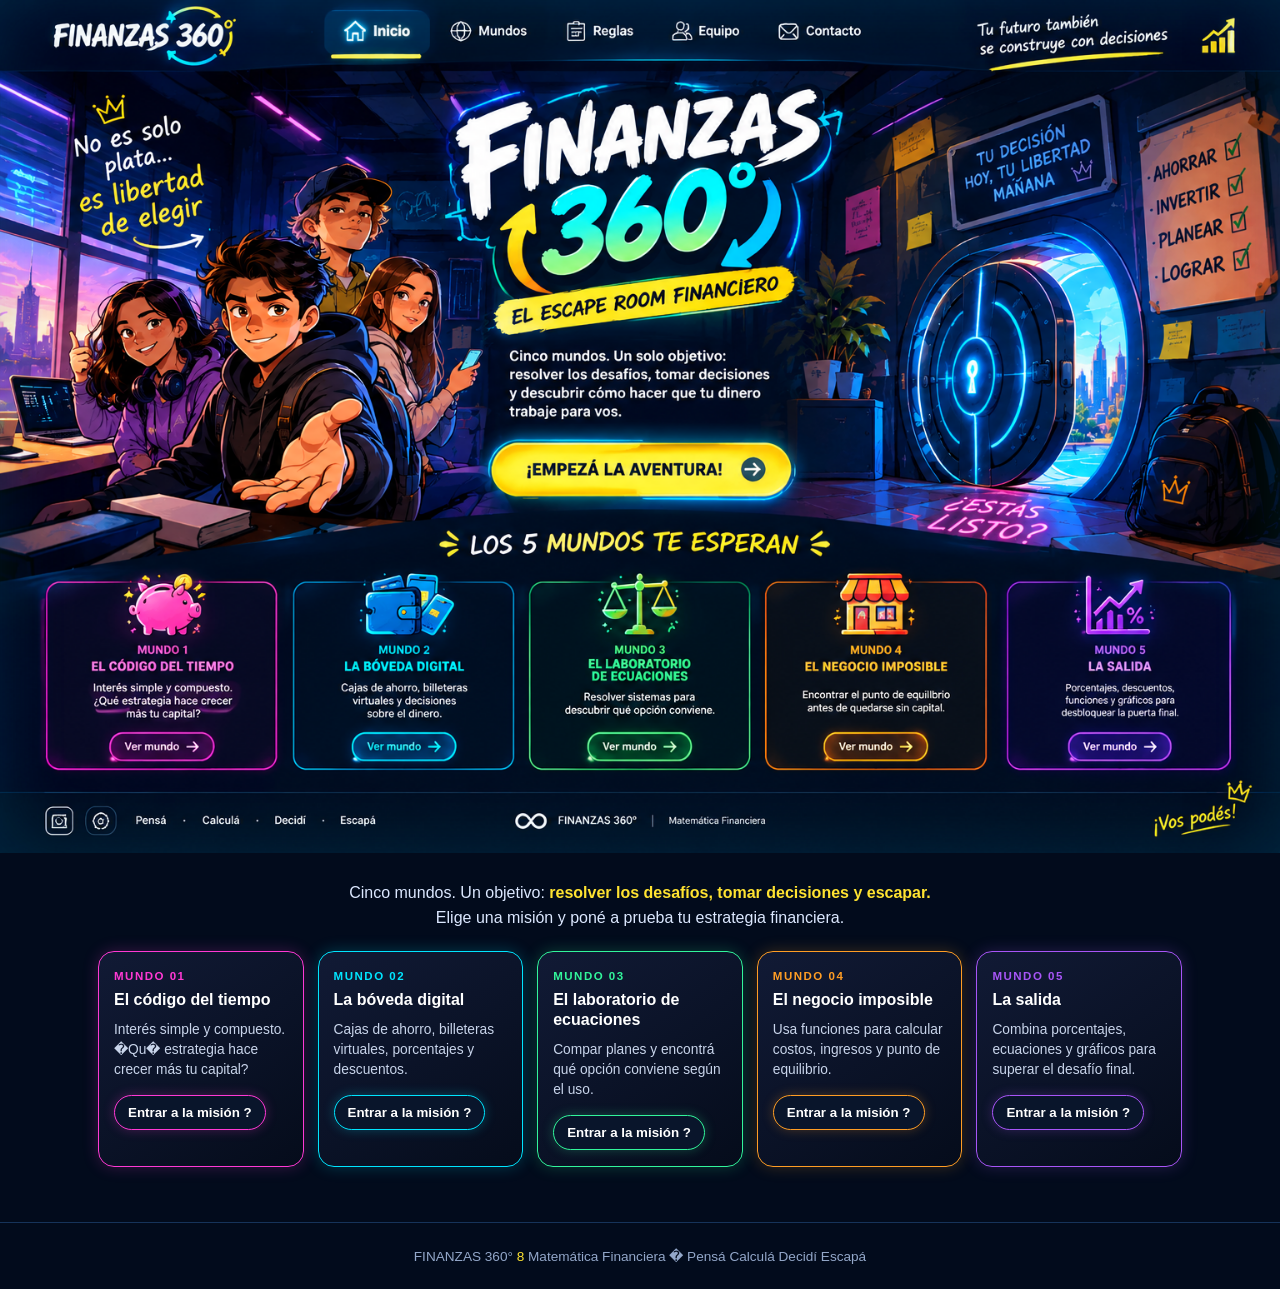
==== index.html @ eedfe8fd "Create index.html" ====
<!DOCTYPE html>
<html lang="es">
<head>
<meta charset="UTF-8"><meta name="viewport" content="width=device-width, initial-scale=1.0">
<title>FINANZAS 360� | Escape Room Financiero</title>
<style>
:root{--cyan:#00e5ff;--pink:#ff39d4;--yellow:#ffe331;--purple:#a855f7;--green:#32f59b;--orange:#ff9d24;--bg:#020b1c}
*{box-sizing:border-box}html{scroll-behavior:smooth}body{margin:0;background:var(--bg);color:#f8fbff;font-family:Inter,Segoe UI,Arial,sans-serif}
.hero{position:relative;width:min(100%,1536px);margin:0 auto;overflow:hidden;line-height:0;isolation:isolate;background:#061329}
.hero img{display:block;width:100%;height:auto;filter:saturate(1.04)}
.hero:after{content:"";position:absolute;inset:0;pointer-events:none;box-shadow:inset 0 0 70px #00cfff22;animation:ambient 4s ease-in-out infinite alternate}
.hotspot{position:absolute;display:block;border:1px solid transparent;border-radius:18px;background:transparent;cursor:pointer;line-height:normal;transition:all .22s;z-index:2}
.hotspot:focus-visible,.hotspot:hover{outline:none;border-color:#fff8;box-shadow:0 0 12px var(--cyan),inset 0 0 18px #00d9ff22;background:#00d9ff0a}
.start{left:37.5%;top:51%;width:25%;height:7.5%;border-radius:40px;animation:pulse 1.8s ease-in-out infinite}
.world{top:69%;height:24%;width:18.3%}.w1{left:3.1%}.w2{left:22.9%}.w3{left:42.7%}.w4{left:61.8%}.w5{left:80.2%}
.note{max-width:1050px;margin:0 auto;padding:28px 20px 8px;text-align:center;color:#dce8ff;line-height:1.55}.note strong{color:var(--yellow)}
.worlds{max-width:1120px;margin:12px auto 55px;padding:0 18px;display:grid;grid-template-columns:repeat(5,minmax(0,1fr));gap:14px}
.card{--accent:var(--pink);border:1px solid var(--accent);border-radius:16px;padding:18px 15px 16px;background:linear-gradient(145deg,#111a35,#050c1b);box-shadow:0 0 16px color-mix(in srgb,var(--accent) 22%,transparent);transition:transform .25s,box-shadow .25s;min-height:205px}
.card:hover{transform:translateY(-7px);box-shadow:0 0 25px color-mix(in srgb,var(--accent) 40%,transparent)}.card:nth-child(2){--accent:var(--cyan)}.card:nth-child(3){--accent:var(--green)}.card:nth-child(4){--accent:var(--orange)}.card:nth-child(5){--accent:var(--purple)}
.kicker{font-size:.72rem;font-weight:800;letter-spacing:.13em;color:var(--accent);margin-bottom:8px}.card h2{font-size:1rem;line-height:1.25;margin:0 0 10px;color:#fff}.card p{font-size:.86rem;line-height:1.45;color:#c9d5eb;margin:0 0 15px}.card button,.backtop{border:1px solid var(--accent);color:#fff;background:#09152b;border-radius:999px;padding:9px 13px;font-weight:700;cursor:pointer;box-shadow:0 0 12px color-mix(in srgb,var(--accent) 25%,transparent);transition:all .2s}.card button:hover,.backtop:hover{background:var(--accent);color:#071024;transform:scale(1.03)}
footer{text-align:center;padding:25px 15px;border-top:1px solid #16335a;color:#93a7c9;font-size:.85rem}footer span{color:var(--yellow)}
.modal{position:fixed;inset:0;z-index:10;background:#000b;display:none;align-items:center;justify-content:center;padding:20px}.modal.open{display:flex}.dialog{max-width:480px;width:100%;border:1px solid var(--cyan);border-radius:20px;padding:26px;background:linear-gradient(145deg,#111c3a,#050b18);box-shadow:0 0 35px #00d9ff44;line-height:1.5}.dialog h2{color:var(--yellow);margin-top:0}.dialog label{display:block;margin:14px 0 6px}.dialog input{width:100%;padding:12px;border:1px solid #36537b;border-radius:10px;background:#061126;color:white;font-size:1rem}.feedback{min-height:24px;color:var(--green);font-weight:700}.close{float:right;background:none;border:0;color:#fff;font-size:1.5rem;cursor:pointer}
@keyframes pulse{0%,100%{box-shadow:0 0 0 0 #00e5ff00}50%{box-shadow:0 0 22px 4px #00e5ff55}}@keyframes ambient{from{opacity:.35}to{opacity:1}}
@media(max-width:900px){.worlds{grid-template-columns:repeat(2,minmax(0,1fr))}.card:last-child{grid-column:1/-1}.world{top:69%;height:24%}.start{top:51%;height:7.5%}}
@media(max-width:540px){.worlds{grid-template-columns:1fr}.card:last-child{grid-column:auto}.note{font-size:.9rem}.hero .world{height:23%}}
@media(prefers-reduced-motion:reduce){*,*:before,*:after{animation:none!important;scroll-behavior:auto!important;transition:none!important}}
</style></head>
<body>
<main>
<section class="hero" aria-label="Inicio de Finanzas 360 grados">
<img alt="Ilustración de FINANZAS 360°: estudiantes, una bóveda futurista y cinco mundos de desafíos financieros" src="[data-uri]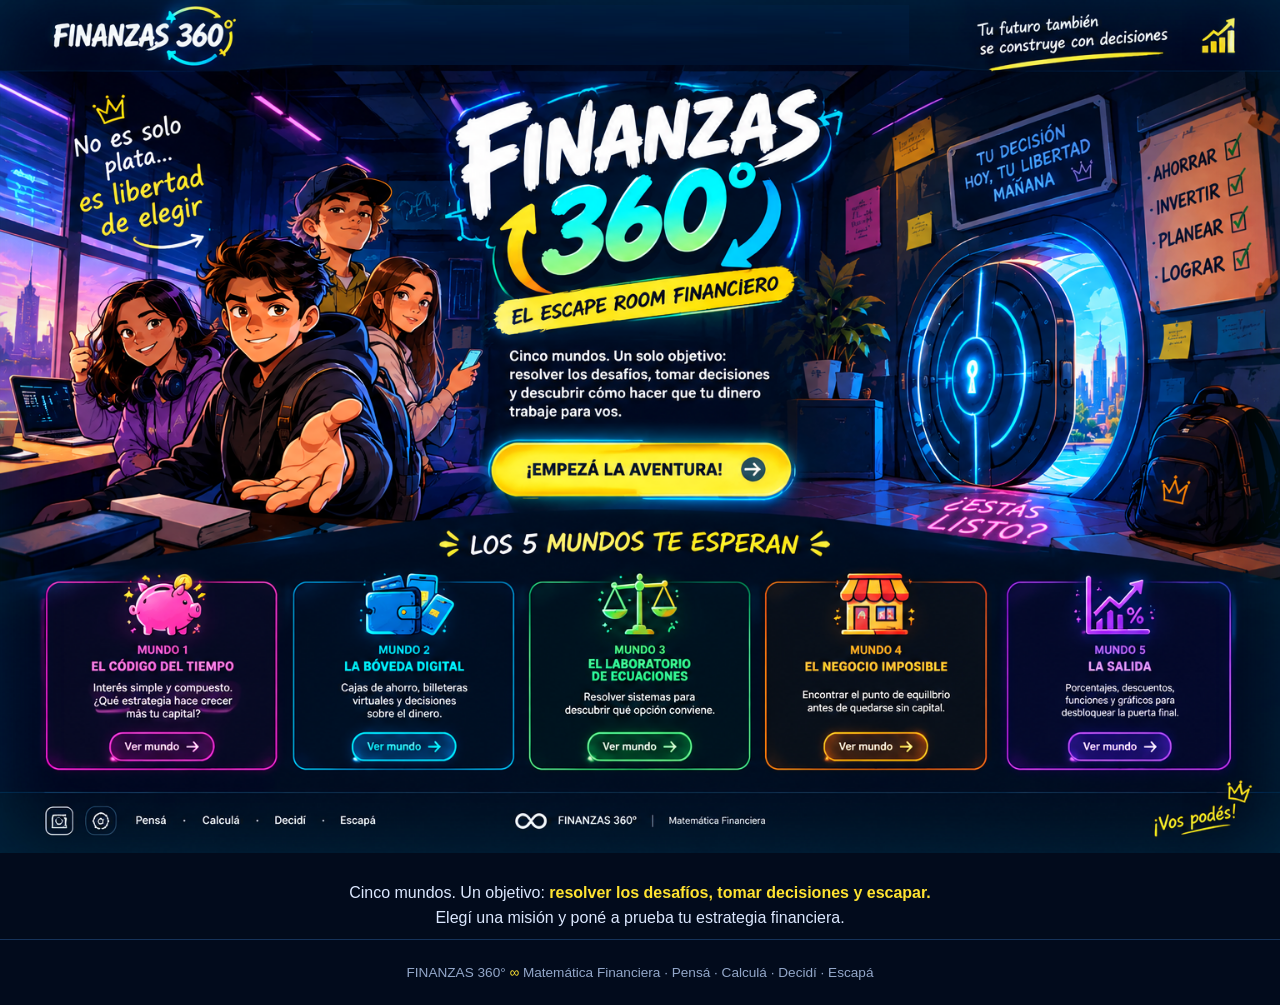
